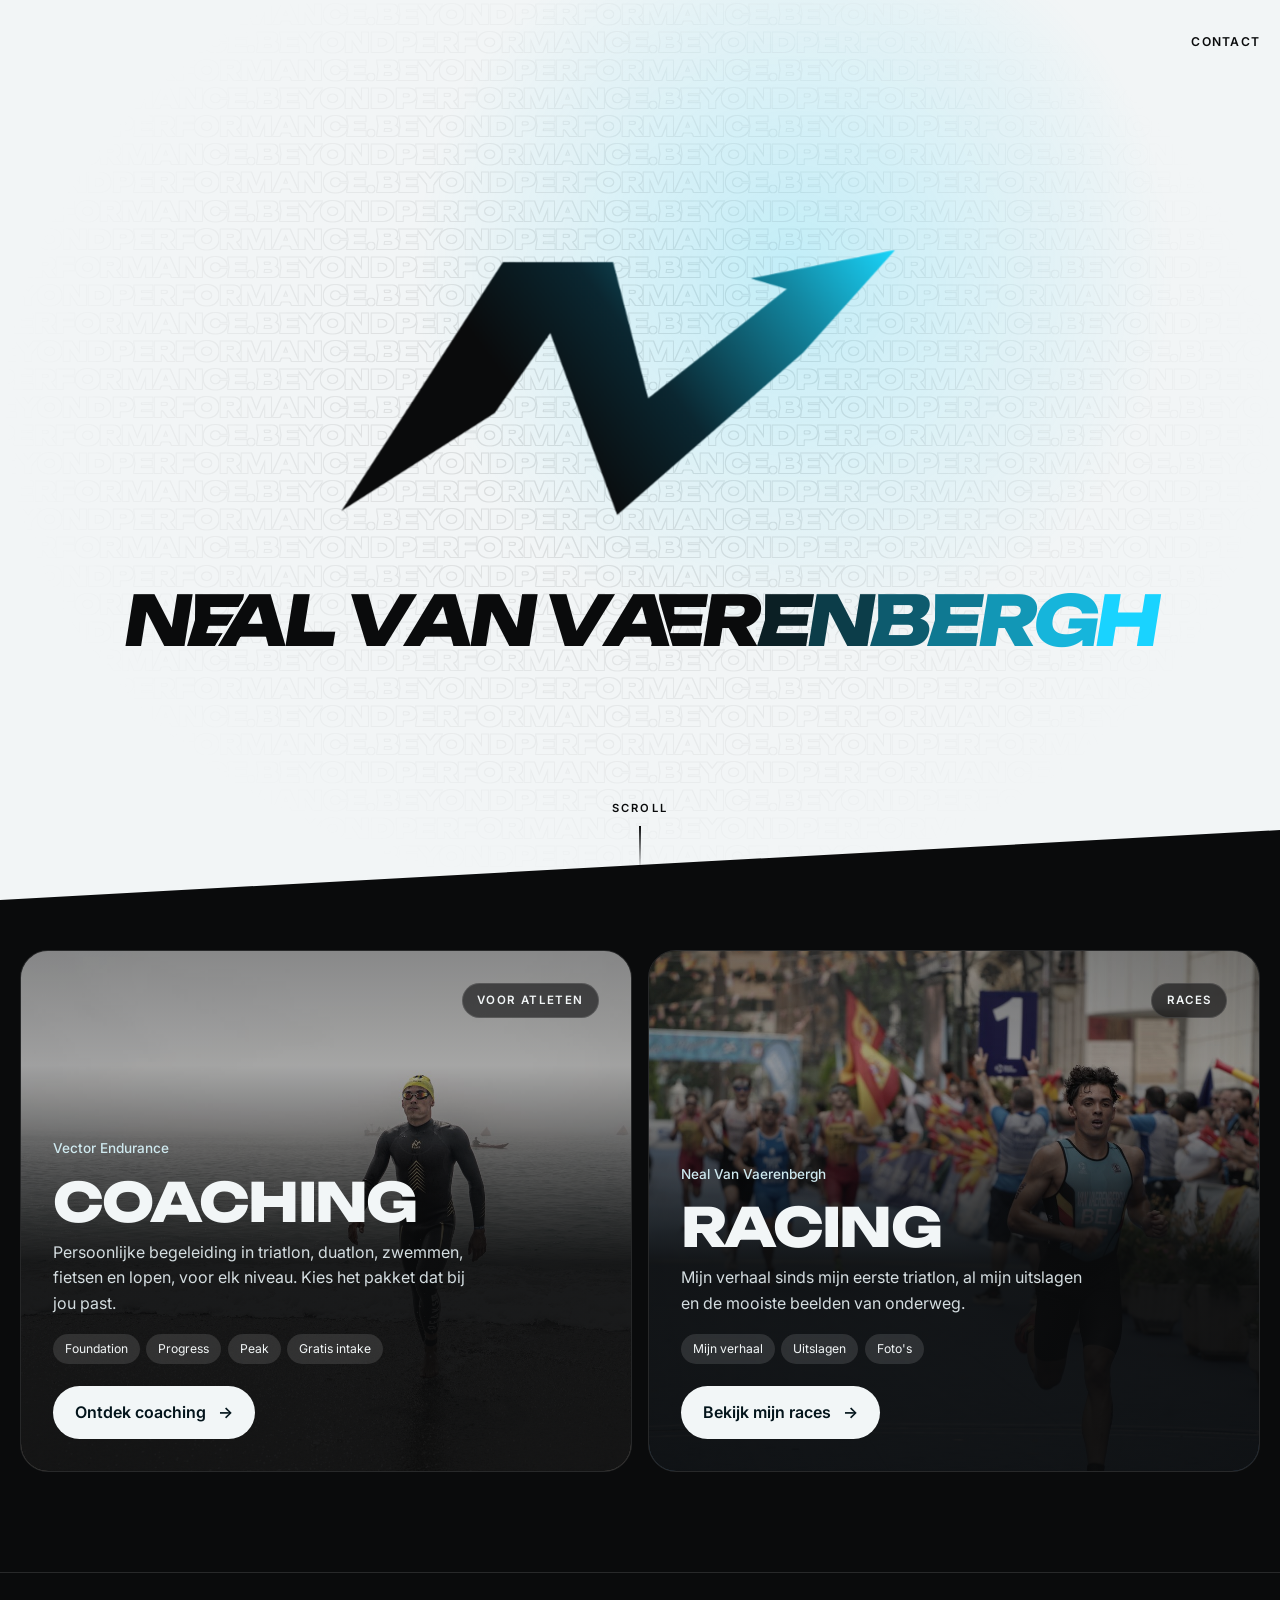
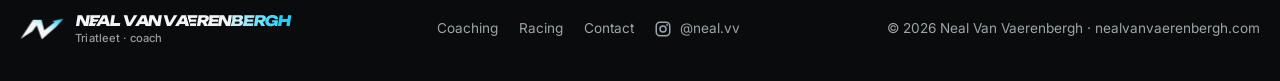
==== index.html @ fee8c4f5 "Website bijgewerkt Co-Authored-By: Claude Opus 5.5 <noreply@anthropic.com>" ====
<!DOCTYPE html>
<html lang="nl">
<head>
<meta charset="UTF-8">
<meta name="viewport" content="width=device-width, initial-scale=1.0">
<title>Neal Van Vaerenbergh — Triatleet &amp; coach</title>
<meta name="description" content="Neal Van Vaerenbergh, triatleet en triatloncoach uit België. Persoonlijke schema's voor zwemmen, fietsen en lopen. Ontdek Vector Endurance of bekijk zijn races.">
<link rel="canonical" href="https://nealvanvaerenbergh.com/">
<link rel="icon" type="image/svg+xml" href="favicon.svg">
<link rel="apple-touch-icon" href="apple-touch-icon.png">
<script>document.documentElement.classList.add('js')</script>
<meta property="og:type" content="website">
<meta property="og:url" content="https://nealvanvaerenbergh.com/">
<meta property="og:site_name" content="Neal Van Vaerenbergh">
<meta property="og:title" content="Neal Van Vaerenbergh — Triatleet &amp; coach">
<meta property="og:description" content="Coaching voor triatleten en mijn eigen races en resultaten.">
<meta property="og:image:width" content="1600">
<meta property="og:image:height" content="1067">
<meta property="og:image:alt" content="Neal Van Vaerenbergh loopt in de Belgische trisuit naar de finish">
<meta property="og:locale" content="nl_BE">
<meta name="twitter:card" content="summary_large_image">
<meta property="og:image" content="https://nealvanvaerenbergh.com/photos/home/racing.jpg">
<meta name="theme-color" content="#0a0b0c">
<link rel="stylesheet" href="logos.css?v=6">
<link rel="preconnect" href="https://fonts.googleapis.com">
<link rel="preconnect" href="https://fonts.gstatic.com" crossorigin>
<link href="https://fonts.googleapis.com/css2?family=Unbounded:wght@700;800&family=Inter:wght@400;500;600&display=swap" rel="stylesheet">
<script type="application/ld+json">
{"@context":"https://schema.org","@graph":[
  {"@type":"Person","@id":"https://nealvanvaerenbergh.com/#neal","name":"Neal Van Vaerenbergh","jobTitle":"Triatleet en triatloncoach","nationality":{"@type":"Country","name":"Belgium"},"url":"https://nealvanvaerenbergh.com/","sameAs":["https://www.instagram.com/neal.vv/","https://www.triathlon.org/athletes/profile/96552/neal-van-vaerenbergh"]},
  {"@type":"WebSite","@id":"https://nealvanvaerenbergh.com/#website","name":"Neal Van Vaerenbergh","url":"https://nealvanvaerenbergh.com/","inLanguage":"nl","publisher":{"@id":"https://nealvanvaerenbergh.com/#neal"}}
]}
</script>
<style>
  :root {
    --bg: #0a0b0c;
    --bg-2: #111416;
    --paper: #f2f5f6;
    --ink: #f2f6f7;
    --muted: #9aa6ab;
    --line: rgba(255,255,255,.12);
    --accent: #19d3ff;
    --teal: #0e6f86;
    --accent-ink: #03141b;
    --display: 'Unbounded', system-ui, sans-serif;
    --body: 'Inter', system-ui, sans-serif;
    --ease: cubic-bezier(.2,.8,.2,1);
  }
  * { box-sizing: border-box; margin: 0; padding: 0; }
  html { scroll-behavior: smooth; }
  body { background: var(--bg); color: var(--ink); font-family: var(--body); line-height: 1.6; -webkit-font-smoothing: antialiased; overflow-x: hidden; }
  a { color: inherit; text-decoration: none; }
  .wrap { width: min(1240px, 100% - 32px); margin-inline: auto; }
  .label { font-size: .72rem; letter-spacing: .14em; text-transform: uppercase; color: var(--muted); font-weight: 600; }

  /* =========== 1. INTRO: het logo tekent zichzelf =========== */
  .intro { position: relative; min-height: 100vh; min-height: 100svh; background: var(--paper); color: #0a0b0c; display: flex; flex-direction: column; overflow: hidden; isolation: isolate; }
  /* Achtergrond: de slogan herhaald in dunne contourletters (zelfde stijl als op de coachingpagina), strak tegen elkaar, vervaagt naar de randen zoals het oude raster */
  .intro .slogan-bg { position: absolute; inset: 0; z-index: -2; overflow: hidden; pointer-events: none; user-select: none; font-family: var(--display); font-weight: 800; font-size: 26px; line-height: 1.08; letter-spacing: -.02em; word-spacing: -.15em; text-transform: uppercase; white-space: nowrap; color: #0a0b0c; filter: url(#outlineF); opacity: .1; mask-image: radial-gradient(ellipse at 50% 45%, #000 20%, transparent 72%); -webkit-mask-image: radial-gradient(ellipse at 50% 45%, #000 20%, transparent 72%); }
  .intro .slogan-bg div { margin-left: -1em; }
  .intro .slogan-bg div:nth-child(even) { margin-left: -5.6em; }
  .intro .glow { position: absolute; z-index: -1; width: 70vmax; height: 70vmax; left: 62%; top: 30%; transform: translate(-50%, -50%); background: radial-gradient(circle, rgba(25,211,255,.22), transparent 60%); opacity: 0; animation: fadeIn .4s .45s forwards; }
  .topbar { display: flex; justify-content: flex-end; align-items: center; gap: 1rem; padding: 22px 0; font-size: .8rem; font-weight: 600; }
  .topbar nav { display: flex; gap: .3rem; min-width: 0; }
  .topbar nav a { display: inline-flex; align-items: center; min-height: 40px; padding: .5rem .95rem; border-radius: 999px; border: 1px solid rgba(10,11,12,.15); transition: background .2s, color .2s; }
  .topbar nav a:hover { background: #0a0b0c; color: var(--paper); }
  .stage { flex: 1; display: grid; place-items: center; text-align: center; padding: 20px 0 40px; }
  /* Intro in twee stappen, samen ±1 seconde: 1) het logo vult zich (0–0,55s) met strepen uit de pijlpunt (0,2–0,85s), 2) de naam komt letter per letter op (0,45–1s) */
  .mark { width: min(620px, 82vw); height: auto; overflow: visible; }
  .mark .fill { transform-box: fill-box; transform-origin: 0 50%; transform: scaleX(0); animation: sweep .55s cubic-bezier(.65,0,.25,1) forwards; }
  .mark .shine { transform: translateX(-400px); animation: shine 4.5s 2s ease-in-out 3; }
  .mark .streak { stroke: url(#streakG); stroke-width: 9; stroke-linecap: round; stroke-dasharray: 160 400; stroke-dashoffset: 160; opacity: 0; animation: streak .55s .25s cubic-bezier(.3,.6,.3,1) forwards; }
  .mark .streak:nth-of-type(2) { animation-delay: .3s; }
  .mark .streak:nth-of-type(3) { animation-delay: .2s; }
  @keyframes sweep { to { transform: scaleX(1); } }
  @keyframes fadeIn { to { opacity: 1; } }
  @keyframes streak { 0% { opacity: 0; stroke-dashoffset: 160; } 15% { opacity: 1; } 75% { opacity: 1; } 100% { opacity: 0; stroke-dashoffset: -240; } }
  @keyframes shine { 0% { transform: translateX(-400px); } 40%, 100% { transform: translateX(900px); } }
  /* Naam als woordmerk: strak gespatieerd, schuin vooruit, en EA (Neal) en AE (Vaerenbergh) grijpen in elkaar.
     Grootte: onder ±440px schaalt ze mee met de breedte (5,8vw, geen ondergrens) zodat de naam op één regel altijd past */
  .name { margin-top: clamp(24px, 4vw, 44px); font-family: var(--display); font-weight: 800; font-size: min(max(1.5rem, 5.4vw), 5.8vw, 4.4rem); line-height: 1; letter-spacing: -.075em; text-transform: uppercase; transform: skewX(-9deg); white-space: nowrap; }
  .name .ch { display: inline-block; position: relative; opacity: 0; transform: translateY(40%); animation: up .2s calc(.45s + var(--i, 0) * .02s) var(--ease) forwards; }
  .name .ch.sp { width: .2em; }
  /* lig-top ligt bovenop en snijdt met een papierkleurige rand in de letter die eronder schuift (lig-under).
     lig-over is de rechtse letter die over de linkse heen schuift en dus links snijdt. */
  .name .lig-top { z-index: 2; text-shadow: .035em 0 var(--paper), .035em -.02em var(--paper), .035em .02em var(--paper), .05em 0 var(--paper); }
  .name .lig-under { z-index: 1; margin-left: -.24em; }
  .name .lig-over { z-index: 2; margin-left: -.24em; text-shadow: -.035em 0 var(--paper), -.035em -.02em var(--paper), -.035em .02em var(--paper), -.05em 0 var(--paper); }
  @keyframes up { to { opacity: 1; transform: none; } }
  /* Hover op logo of naam: een hartslag. De N klopt twee keer (groot, terug, iets kleiner groot, terug),
     de naam ademt op hetzelfde ritme mee door te spreiden en terug te krimpen. De strepen en lichtflits vuren mee op de eerste slag. */
  .name.ready .ch { animation: none; opacity: 1; transform: none; }
  @media (hover: hover) {
    .id { cursor: default; }
    .mark { transform-origin: 50% 55%; }
    .mark.zap { animation: beat .8s ease-in-out; }
    .name.zap { animation: breathe .8s ease-in-out; }
    .mark.zap .streak { animation: streak .5s cubic-bezier(.3,.6,.3,1) forwards; }
    .mark.zap .streak:nth-of-type(2) { animation-delay: .06s; }
    .mark.zap .streak:nth-of-type(3) { animation-delay: .03s; }
    .mark.zap .shine { animation: zapShine .55s cubic-bezier(.4,0,.2,1); }
  }
  @keyframes beat { 0% { transform: scale(1); } 14% { transform: scale(1.09); } 28% { transform: scale(.98); } 44% { transform: scale(1.05); } 62%, 100% { transform: scale(1); } }
  @keyframes breathe { 0% { letter-spacing: -.075em; } 14% { letter-spacing: -.02em; } 28% { letter-spacing: -.085em; } 44% { letter-spacing: -.045em; } 62%, 100% { letter-spacing: -.075em; } }
  @keyframes zapShine { from { transform: translateX(-400px); } to { transform: translateX(900px); } }
  .cue { display: flex; flex-direction: column; align-items: center; gap: 8px; padding-bottom: 30px; font-size: .7rem; font-weight: 600; letter-spacing: .2em; text-transform: uppercase; opacity: 0; animation: fadeIn .35s .8s forwards; }
  .cue i { width: 1.5px; height: 44px; background: linear-gradient(#0a0b0c, transparent); animation: cue 1.8s ease-in-out infinite; transform-origin: top; }
  @keyframes cue { 0% { transform: scaleY(0); } 50% { transform: scaleY(1); } 100% { transform: scaleY(1); opacity: 0; } }

  /* =========== 2. KIES JE PAD: twee kaarten =========== */
  .paths-sec { position: relative; background: var(--bg); padding: clamp(90px, 10vw, 120px) 0 clamp(60px, 8vw, 100px); margin-top: -70px; clip-path: polygon(0 70px, 100% 0, 100% 100%, 0 100%); }
  .paths { display: flex; flex-direction: column; gap: 16px; }
  .path { --mx: 50%; --my: 50%; position: relative; display: flex; flex-direction: column; justify-content: space-between; min-height: 380px; padding: clamp(20px, 3vw, 32px); border-radius: 28px; overflow: hidden; isolation: isolate; border: 1px solid var(--line); transition: flex .7s var(--ease), border-color .4s, transform .4s var(--ease); }
  .path > img { position: absolute; inset: 0; z-index: -3; width: 100%; height: 100%; object-fit: cover; filter: grayscale(.4) contrast(1.1) brightness(.8); transform: scale(1.04); transition: transform 1.2s var(--ease), filter .6s; }
  .path::before { content: ''; position: absolute; inset: 0; z-index: -2; background: linear-gradient(180deg, rgba(10,11,12,.35), rgba(10,11,12,.2) 22%, rgba(10,11,12,.92) 60%); }
  .path::after { content: ''; position: absolute; inset: 0; z-index: -1; background: radial-gradient(500px circle at var(--mx) var(--my), rgba(25,211,255,.28), transparent 60%); opacity: 0; transition: opacity .4s; }
  .path:hover { border-color: rgba(25,211,255,.55); }
  .path:hover > img { transform: scale(1.1); filter: grayscale(0) contrast(1.1) brightness(.85); }
  .path:hover::after { opacity: 1; }
  .path-top { display: flex; justify-content: flex-end; align-items: start; gap: 1rem; }
  .path .who { font-size: .72rem; font-weight: 600; letter-spacing: .12em; text-transform: uppercase; padding: .45rem .9rem; border-radius: 999px; background: rgba(10,11,12,.6); border: 1px solid var(--line); backdrop-filter: blur(10px); -webkit-backdrop-filter: blur(10px); }
  .path h2 { font-family: var(--display); font-weight: 800; font-size: min(clamp(2.2rem, 5vw, 4rem), 10.5vw); line-height: .92; text-transform: uppercase; letter-spacing: -.035em; }
  .path p { max-width: 420px; color: #d4dde0; margin: .8rem 0 1.1rem; }
  .path ul { list-style: none; display: flex; flex-wrap: wrap; gap: .4rem; margin-bottom: 1.4rem; }
  .path li { font-size: .76rem; padding: .32rem .75rem; border-radius: 999px; background: rgba(255,255,255,.12); backdrop-filter: blur(8px); -webkit-backdrop-filter: blur(8px); }
  .go { display: inline-flex; align-items: center; gap: .7rem; padding: .85rem 1.4rem; border-radius: 999px; background: var(--ink); color: var(--accent-ink); font-weight: 600; transition: background .3s, gap .3s; }
  .go i { font-style: normal; display: inline-block; transition: transform .3s; }
  .path:hover .go { background: var(--accent); gap: 1rem; }
  .path:hover .go i { transform: translateX(3px) rotate(-30deg); }
  @media (min-width: 900px) {
    .path h2 { font-size: min(clamp(2.2rem, 4.2vw, 4rem), 10.5vw); }
    .paths { flex-direction: row; height: 58vh; min-height: 420px; max-height: 560px; }
    .path { flex: 1; min-height: 0; }
    .paths:hover .path { flex: .8; }
    .paths .path:hover { flex: 1.25; }
  }

  footer { border-top: 1px solid var(--line); padding: 34px 0 30px; color: var(--muted); font-size: .85rem; }
  .foot { display: flex; flex-wrap: wrap; justify-content: space-between; align-items: center; gap: 1.4rem; }
  .foot nav { display: flex; flex-wrap: wrap; gap: 1.3rem; }
  .foot nav a { display: inline-flex; align-items: center; min-height: 40px; }
  .foot nav a:hover { color: var(--accent); }
  .foot .brand { min-height: 40px; min-width: 0; max-width: 100%; }
  /* Heel smal: de naam in de footer mag naar twee regels */
  @media (max-width: 340px) { .foot .lw { white-space: normal; } .foot nav { gap: .2rem 1rem; } }

  /* Toetsenbordfocus: cyaan op donker, teal op het lichte intro */
  :focus-visible { outline: 2px solid var(--accent); outline-offset: 3px; }
  .intro :focus-visible { outline-color: var(--teal); }

  /* Alleen verbergen als JS draait, anders blijft alles zichtbaar */
  .js .reveal { opacity: 0; transform: translateY(36px); transition: opacity .9s var(--ease), transform .9s var(--ease); }
  .js .reveal.in { opacity: 1; transform: none; }
  @media (prefers-reduced-motion: reduce) {
    *, *::before, *::after { animation-duration: .01s !important; animation-delay: 0s !important; transition: none !important; }
    .mark .shine, .cue i { animation: none !important; }
    html { scroll-behavior: auto; }
    .js .reveal { opacity: 1; transform: none; }
  }
</style>
<link rel="stylesheet" href="eigen.css?v=14">
</head>
<body>

<!-- ===== 1. INTRO ===== -->
<header class="intro" id="top">
  <!-- Contour zonder lijntjes binnenin: volle letters iets dikker maken en dan de originele letter eruit knippen, zo blijft enkel de buitenrand over -->
  <svg width="0" height="0" style="position:absolute" aria-hidden="true" focusable="false">
    <filter id="outlineF"><feMorphology in="SourceGraphic" operator="dilate" radius="0.8" result="thick"/><feComposite in="thick" in2="SourceGraphic" operator="out"/></filter>
  </svg>
  <div class="slogan-bg" id="sloganBg" aria-hidden="true"></div>
  <div class="glow" aria-hidden="true"></div>
  <div class="wrap topbar">
    <nav aria-label="Hoofdmenu"><a href="contact.html">Contact</a></nav>
  </div>

  <div class="stage">
    <div class="id" id="id">
      <svg class="mark" viewBox="160 300 760 400" role="img" aria-label="Logo van Neal Van Vaerenbergh">
        <defs>

          <linearGradient id="nG" gradientUnits="userSpaceOnUse" x1="470" y1="640" x2="860" y2="350">
            <stop offset="0" stop-color="#0a0b0c"/><stop offset=".32" stop-color="#0b2731"/><stop offset=".72" stop-color="#1389a3"/><stop offset="1" stop-color="#1bd9ff"/>
          </linearGradient>
          <linearGradient id="shineG" x1="0" x2="1">
            <stop offset="0" stop-color="#fff" stop-opacity="0"/><stop offset=".5" stop-color="#fff" stop-opacity=".45"/><stop offset="1" stop-color="#fff" stop-opacity="0"/>
          </linearGradient>
          <linearGradient id="streakG" gradientUnits="userSpaceOnUse" x1="760" y1="380" x2="920" y2="320">
            <stop offset="0" stop-color="#1bd9ff" stop-opacity="0"/><stop offset="1" stop-color="#1bd9ff"/>
          </linearGradient>
          <clipPath id="nClip"><polygon points="174,670 372,365 507,365 550,532 720,398 676,385 853,350 740,476 512,675 430,452 362,550"/></clipPath>
        </defs>
        <g>
          <g clip-path="url(#nClip)">
            <rect class="fill" x="160" y="340" width="710" height="350" fill="url(#nG)"/>
            <g transform="skewX(-20)"><rect class="shine" x="160" y="300" width="140" height="420" fill="url(#shineG)"/></g>
          </g>
        </g>
        <path class="streak" d="M770 400 L915 335"/>
        <path class="streak" d="M800 430 L920 375"/>
        <path class="streak" d="M745 372 L880 312"/>
      </svg>
      <h1 class="name" id="name" aria-label="Neal Van Vaerenbergh"><span class="first">Neal Van</span> <span class="last">Vaerenbergh</span></h1>
    </div>
  </div>

  <a href="#paden" class="cue" aria-label="Naar de keuze tussen coaching en racing">Scroll<i></i></a>
</header>

<!-- ===== 2. KIES JE PAD ===== -->
<main>
  <section class="paths-sec" id="paden" aria-label="Coaching of racing">
    <div class="wrap">
      <div class="paths reveal">
        <a class="path" href="coaching.html">
          <img src="photos/home/coaching.jpg" alt="Neal Van Vaerenbergh komt in wetsuit uit de zee na het zwemmen" width="1600" height="1067" loading="lazy" decoding="async">
          <div class="path-top"><span class="who">Voor atleten</span></div>
          <div>
            <p class="label" style="color:#cfe9ef">Vector Endurance</p>
            <h2>Coaching</h2>
            <p>Persoonlijke begeleiding in triatlon, duatlon, zwemmen, fietsen en lopen, voor elk niveau. Kies het pakket dat bij jou past.</p>
            <ul><li>Foundation</li><li>Progress</li><li>Peak</li><li>Gratis intake</li></ul>
            <span class="go">Ontdek coaching <i>→</i></span>
          </div>
        </a>
        <a class="path" href="racing.html">
          <img src="photos/home/racing.jpg" alt="Neal Van Vaerenbergh loopt in Belgische trisuit naar de finish" width="1600" height="1067" loading="lazy" decoding="async">
          <div class="path-top"><span class="who">Races</span></div>
          <div>
            <p class="label" style="color:#cfe9ef">Neal Van Vaerenbergh</p>
            <h2>Racing</h2>
            <p>Mijn verhaal sinds mijn eerste triatlon, al mijn uitslagen en de mooiste beelden van onderweg.</p>
            <ul><li>Mijn verhaal</li><li>Uitslagen</li><li>Foto's</li></ul>
            <span class="go">Bekijk mijn races <i>→</i></span>
          </div>
        </a>
      </div>
    </div>
  </section>
</main>

<footer>
  <div class="wrap foot">
    <a href="#top" class="brand" data-logo data-word="name" aria-label="Neal Van Vaerenbergh, naar boven"><span class="lw lw-arrow">Neal Van Vaerenbergh<small>Triatleet · coach</small></span></a>
    <nav aria-label="Footer"><a href="coaching.html">Coaching</a><a href="racing.html">Racing</a><a href="contact.html">Contact</a><a href="https://www.instagram.com/neal.vv/" target="_blank" rel="noopener" class="ig"><svg width="18" height="18" viewBox="0 0 24 24" fill="none" stroke="currentColor" stroke-width="2" aria-hidden="true"><rect x="3" y="3" width="18" height="18" rx="5"/><circle cx="12" cy="12" r="4"/><circle cx="17.5" cy="6.5" r="1.2" fill="currentColor" stroke="none"/></svg>@neal.vv</a></nav>
    <span>© <span id="year"></span> Neal Van Vaerenbergh · nealvanvaerenbergh.com</span>
  </div>
</footer>

<script src="logos.js?v=7"></script>
<script>
  // Eerst de reveal: ook als logos.js niet laadt, blijven de kaarten zichtbaar
  if ('IntersectionObserver' in window) {
    const io = new IntersectionObserver(es => es.forEach(e => { if (e.isIntersecting) { e.target.classList.add('in'); io.unobserve(e.target); } }), { threshold: .12 });
    document.querySelectorAll('.reveal').forEach(el => io.observe(el));
  } else document.querySelectorAll('.reveal').forEach(el => el.classList.add('in'));
  if (typeof applyLogo === 'function') applyLogo('arrow');
  document.getElementById('year').textContent = new Date().getFullYear();

  // Naam opsplitsen in letters (voor de AE-ligaturen); ze komen samen op, direct na het logo. De achternaam kleurt van zwart naar cyaan, zoals het logo.
  const nameEl = document.getElementById('name');
  const stops = [[10, 11, 12], [10, 11, 12], [14, 111, 134], [25, 211, 255]];
  const colorAt = t => { const s = t * (stops.length - 1), i = Math.min(Math.floor(s), stops.length - 2), f = s - i; return 'rgb(' + stops[i].map((v, k) => Math.round(v + (stops[i + 1][k] - v) * f)).join(',') + ')'; };
  let n = 0; // doorlopende letterteller: elke letter start 0,02s na de vorige
  nameEl.querySelectorAll('.first, .last').forEach(part => {
    const chars = [...part.textContent], grad = part.classList.contains('last');
    // Letter 1 en 2 haken in elkaar: de A ligt telkens bovenop, in NEAL schuift ze over de E, in VAERENBERGH de E eronder
    const lig = i => grad ? (i === 1 ? ' lig-top' : i === 2 ? ' lig-under' : '') : (i === 2 ? ' lig-over' : '');
    part.innerHTML = chars.map((c, i) => `<span class="ch${c === ' ' ? ' sp' : ''}${lig(i)}" aria-hidden="true" style="--i:${n++}${grad ? `;color:${colorAt(i / (chars.length - 1))}` : ''}">${c === ' ' ? '&nbsp;' : c}</span>`).join('');
  });

  // Achtergrond: genoeg regels "Beyond Performance." om elk scherm te vullen (overschot valt weg door overflow: hidden)
  const sloganLine = '<div>' + 'Beyond Performance. '.repeat(16) + '</div>';
  document.getElementById('sloganBg').innerHTML = sloganLine.repeat(60);

  // Hover op logo of naam: pas na de intro, en niet opnieuw zolang het effect nog loopt
  const idEl = document.getElementById('id'), markEl = idEl.querySelector('.mark');
  let zapBusy = true;
  setTimeout(() => { nameEl.classList.add('ready'); zapBusy = false; }, 1100);
  if (!matchMedia('(prefers-reduced-motion: reduce)').matches) idEl.addEventListener('pointerenter', () => {
    if (zapBusy) return;
    zapBusy = true;
    [markEl, nameEl].forEach(el => { el.classList.remove('zap'); void el.getBoundingClientRect(); el.classList.add('zap'); /* meten forceert een herstart; offsetWidth bestaat niet op het SVG-logo */ });
    // 'zap' blijft staan (anders starten de intro-strepen opnieuw); bij de volgende hover wordt het effect herstart
    setTimeout(() => { zapBusy = false; }, 850);
  });

  // Kaarten: lichtvlek volgt de muis
  document.querySelectorAll('.path').forEach(card => card.addEventListener('pointermove', e => {
    const r = card.getBoundingClientRect();
    card.style.setProperty('--mx', (e.clientX - r.left) + 'px');
    card.style.setProperty('--my', (e.clientY - r.top) + 'px');
  }));

</script>
</body>
</html>
---- logos.css ----
/* Vector Endurance — logo-varianten.
   Kleuren via variabelen, zodat elk logo werkt op zwart, cyaan en wit:
   --logo-fg (lijnen/tekst), --logo-accent (cyaan accent), --logo-ink (tekst óp het accent), --logo-bg (achtergrond) */
:root { --logo-fg: #f2f6f7; --logo-accent: #19d3ff; --logo-ink: #03141b; --logo-bg: #0a0b0c; }
.brand { display: inline-flex; align-items: center; gap: .7rem; color: var(--logo-fg); }
.logo-mark { flex: none; width: 44px; height: 44px; display: grid; place-items: center; }
.logo-mark svg { width: 100%; height: 100%; overflow: visible; }
.logo-mark.wide { width: 62px; height: 34px; }
/* Instagram-link met icoon (footer en contact) */
.ig { display: inline-flex; align-items: center; gap: .45rem; }
.ig svg { flex: none; }

/* 00 N-pijl (het eigen logo) */
.lw-arrow { font-family: 'Unbounded', system-ui, sans-serif; font-weight: 700; letter-spacing: -.01em; }
.lw-arrow small { font-family: 'Inter', system-ui, sans-serif; }
.brand.draw .lg-arrow polygon { animation: lg-rise .7s .1s cubic-bezier(.3,1.5,.5,1) both; transform-box: fill-box; transform-origin: 0 100%; }
@keyframes lg-rise { from { transform: translate(-6px, 6px) scale(.85); opacity: 0; } }
/* Naam als woordmerk (header/footer): zelfde ontwerp als de grote naam op de homepagina.
   lig-top/lig-over snijden met een rand in de achtergrondkleur (--logo-bg) in de letter ernaast */
.lw-name .nm { display: block; font-weight: 800; text-transform: uppercase; letter-spacing: -.075em; line-height: 1.05; transform: skewX(-9deg); transform-origin: 0 100%; }
.lw-name .ch { display: inline-block; position: relative; }
.lw-name .ch.sp { width: .2em; }
.lw-name .lig-top { z-index: 2; text-shadow: .035em 0 var(--logo-bg), .035em -.02em var(--logo-bg), .035em .02em var(--logo-bg), .05em 0 var(--logo-bg); }
.lw-name .lig-under { z-index: 1; margin-left: -.24em; }
.lw-name .lig-over { z-index: 2; margin-left: -.24em; text-shadow: -.035em 0 var(--logo-bg), -.035em -.02em var(--logo-bg), -.035em .02em var(--logo-bg), -.05em 0 var(--logo-bg); }
.lw-name .lig-nudge { z-index: 2; margin-left: -.06em; text-shadow: -.025em 0 var(--logo-bg), -.025em -.015em var(--logo-bg), -.025em .015em var(--logo-bg); }
.lw-name small { margin-top: 3px; }
.lw { line-height: 1.12; font-size: .9rem; font-weight: 600; color: var(--logo-fg); white-space: nowrap; }
.lw small { display: block; font-weight: 500; font-size: .7rem; opacity: .62; letter-spacing: .01em; }

/* Contexten om de logo's op te tonen */
.on-accent { --logo-fg: #03141b; --logo-accent: #03141b; --logo-ink: #19d3ff; --logo-bg: #19d3ff; }
.on-white { --logo-fg: #0a0b0c; --logo-accent: #0e6f86; --logo-ink: #ffffff; --logo-bg: #ffffff; }

/* 01 Route */
.lw-route { font-family: 'Unbounded', system-ui, sans-serif; font-weight: 700; letter-spacing: -.01em; }
.lw-route small { font-family: 'Inter', system-ui, sans-serif; }
.brand.draw .lg-route path { stroke-dasharray: 1; stroke-dashoffset: 1; animation: lg-draw 1.6s .2s cubic-bezier(.6,0,.2,1) forwards; }
.brand.draw .lg-route .fin { transform-origin: 44px 10px; animation: lg-pop .5s 1.6s cubic-bezier(.3,1.8,.5,1) both; }
@keyframes lg-draw { to { stroke-dashoffset: 0; } }
@keyframes lg-pop { from { transform: scale(0); } }

/* 02 Slash */
.lw-slash { font-family: 'Unbounded', system-ui, sans-serif; font-weight: 800; font-size: .98rem; letter-spacing: -.01em; }
.lw-slash b { color: var(--logo-accent); margin: 0 .08em; }

/* 03 Tri */
.lw-tri { font-family: 'Unbounded', system-ui, sans-serif; font-weight: 800; font-size: 1.15rem; letter-spacing: -.02em; }
.lw-tri small { font-family: 'Inter', system-ui, sans-serif; font-size: .62rem; font-weight: 600; letter-spacing: .22em; opacity: .7; }

/* 04 Zone */
.lw-zone { font-family: 'Unbounded', system-ui, sans-serif; font-weight: 700; }
.lw-zone small { font-family: 'Inter', system-ui, sans-serif; }

/* 05 Bib */
.lw-bib { font-family: 'Unbounded', system-ui, sans-serif; font-weight: 700; font-size: .76rem; letter-spacing: .02em; }
.lw-bib small { font-family: 'Inter', system-ui, sans-serif; font-size: .64rem; letter-spacing: .14em; }

/* 06 Speed */
.lw-speed { position: relative; font-family: 'Unbounded', system-ui, sans-serif; font-weight: 800; font-style: italic; font-size: 1.05rem; letter-spacing: -.02em; transform: skewX(-8deg); padding-left: 22px; }
.lw-speed::before { content: ''; position: absolute; left: 0; top: 50%; width: 16px; height: 11px; transform: translateY(-50%); background: linear-gradient(var(--logo-accent), var(--logo-accent)) 4px 0 / 12px 2px no-repeat, linear-gradient(var(--logo-accent), var(--logo-accent)) 0 50% / 16px 2px no-repeat, linear-gradient(var(--logo-accent), var(--logo-accent)) 7px 100% / 9px 2px no-repeat; }
.lw-speed em { font-style: italic; color: var(--logo-accent); font-weight: 500; }

/* 07 Signature */
.lw-sig { font-family: 'Inter', system-ui, sans-serif; font-weight: 700; font-size: 1.35rem; letter-spacing: -.05em; line-height: 1; }
.lw-sig b { color: var(--logo-accent); }
.lw-sig small { font-size: .66rem; letter-spacing: .02em; font-weight: 500; margin-top: 2px; }
---- eigen.css ----
﻿/* Eigen stijl (nov 2026): minder sjabloon, meer sport.
   Laadt na de stijl van elke pagina en overschrijft die: vlakke kaarten, hoekige knoppen,
   een menu van gewone tekstlinks, rustige labels, splittijden en de hoogteprofielen tussen secties. */

:root { --radius: 6px; }

/* Labels: gewone kleine tekst in plaats van gespatieerde hoofdletters */
.label { text-transform: none; letter-spacing: 0; font-size: .85rem; font-weight: 500; }

/* Menu bovenaan: tekstlinks, geen bubbels. Onderlijn in de accentkleur bij hover */
.nav-links { gap: 1.7rem !important; align-items: center; }
.nav-links a { background: none !important; border: 0 !important; border-radius: 0 !important; padding: 0 !important; min-height: 40px; font-size: .78rem !important; font-weight: 600; letter-spacing: .1em; text-transform: uppercase; color: #c7d0d3; transition: color .2s; }
.nav-links a:hover, .nav-links a:focus-visible { color: var(--accent); }
@media (max-width: 480px) { .nav-links { gap: 1.1rem !important; } }

/* Knoppen: hoekig en strak, geen sprongetje */
.pill { border-radius: 3px !important; padding: .9rem 1.35rem; font-size: .76rem; font-weight: 700; letter-spacing: .1em; text-transform: uppercase; }
.pill:hover { transform: none !important; }
.pill-accent:hover { background: #fff; color: var(--accent-ink); }
.pill-ghost { background: transparent !important; border: 1px solid rgba(255,255,255,.28) !important; }
.pill-ghost:hover { border-color: var(--ink) !important; }

/* Kaarten: vlak en strak in plaats van matglas met grote ronde hoeken */
.glass { backdrop-filter: none !important; -webkit-backdrop-filter: none !important; background: #111416; }
.glass, .card, .coach, .ask, .steps, .quote, .program, .to-coach, .to-race, .coach-ph, .portret, .galerij figure, .t-track > .quote img { border-radius: 6px !important; }

/* Verschijnen bij scrollen: enkel een zachte fade, niet meer omhoog schuiven */
.js .reveal { transform: none !important; }

/* ---------- Splittijden (uitslagen) ---------- */
.splits { display: flex; flex-wrap: wrap; gap: .1rem 1.1rem; margin-top: .4rem; font-family: ui-monospace, 'SF Mono', Menlo, Consolas, monospace; font-size: .74rem; color: #aab4b8; font-variant-numeric: tabular-nums; }
.splits i { font-style: normal; font-size: .62rem; letter-spacing: .1em; text-transform: uppercase; color: #5f6b70; margin-right: .35rem; }
.rs span { font-family: ui-monospace, 'SF Mono', Menlo, Consolas, monospace; font-variant-numeric: tabular-nums; }

/* ---------- Hoogteprofiel tussen secties, met de N als top ---------- */
.route-divider { position: relative; width: min(1240px, 100% - 32px); height: 76px; margin: 6px auto 30px; pointer-events: none; }
.route-divider .rd-line { position: absolute; inset: 0; width: 100%; height: 100%; overflow: visible; }
.route-divider .rd-fill { fill: rgba(25,211,255,.045); }
.route-divider .rd-stroke { fill: none; stroke: rgba(255,255,255,.26); stroke-width: 1.3; vector-effect: non-scaling-stroke; stroke-linejoin: round; }
.route-divider .rd-base { stroke: rgba(255,255,255,.08); stroke-width: 1; vector-effect: non-scaling-stroke; }
.route-divider .rd-mark { position: absolute; width: 30px; height: 15px; transform: translate(-50%, -125%); }
.route-divider .rd-mark polygon { fill: var(--accent); }
.route-divider .rd-km { position: absolute; bottom: -20px; font: 600 .6rem/1 ui-monospace, 'SF Mono', Menlo, Consolas, monospace; letter-spacing: .12em; text-transform: uppercase; color: #5f6b70; }
.route-divider .rd-a { left: 0; }
.route-divider .rd-b { right: 0; }

/* Homepage (lichte achtergrond): Contact als tekstlink in plaats van een bubbel */
.topbar nav a { border: 0 !important; border-radius: 0 !important; padding: 0 !important; background: none !important; color: #0a0b0c !important; text-transform: uppercase; letter-spacing: .1em; font-size: .76rem; transition: color .2s; }
.topbar nav a:hover, .topbar nav a:focus-visible { color: #0e8fae !important; }

/* Formulieren: velden even strak als de knoppen */
input, textarea, select { border-radius: 4px !important; }

/* ---------- Route-scheidingslijn: een point-to-point spoor zoals een GPX, met de N als checkpoint ---------- */
.route-map { position: relative; width: min(1240px, 100% - 32px); height: 64px; margin: 6px auto 34px; pointer-events: none; }
.route-map .rm-line { position: absolute; inset: 0; width: 100%; height: 100%; overflow: visible; }
.route-map .rm-road { fill: none; stroke: rgba(255,255,255,.07); stroke-width: 7; stroke-linecap: round; vector-effect: non-scaling-stroke; }
.route-map .rm-track { fill: none; stroke: rgba(25,211,255,.75); stroke-width: 1.6; stroke-linecap: round; vector-effect: non-scaling-stroke; }
.route-map .rm-pin { position: absolute; width: 11px; height: 11px; border-radius: 50%; transform: translate(-50%, -50%); }
.route-map .rm-start { background: var(--bg, #0a0b0c); border: 2px solid rgba(255,255,255,.7); }
.route-map .rm-finish { background: repeating-conic-gradient(#f2f6f7 0 25%, #0a0b0c 0 50%) 0 0 / 5.5px 5.5px; border: 1px solid #f2f6f7; border-radius: 2px; width: 12px; height: 12px; }
.route-map .rm-cp { position: absolute; width: 22px; height: 22px; padding: 6px !important; transform: translate(-50%, -50%); background: var(--bg, #0a0b0c); border: 1px solid rgba(25,211,255,.6); border-radius: 50%; box-sizing: content-box; }
.route-map .rm-cp polygon { fill: var(--accent); }
.route-map .rm-lbl { position: absolute; bottom: -20px; font: 600 .6rem/1 ui-monospace, 'SF Mono', Menlo, Consolas, monospace; letter-spacing: .12em; text-transform: uppercase; color: #5f6b70; }
.route-map .rm-a { left: 0; }
.route-map .rm-b { right: 0; }

/* ---------- Mijn verhaal als tijdlijn ---------- */
.story-nav a { display: grid; grid-template-columns: 3.4em 1fr; gap: .6rem; align-items: baseline; }
.story-nav a b { font-family: ui-monospace, 'SF Mono', Menlo, Consolas, monospace; font-size: .74rem; font-weight: 600; color: var(--accent); letter-spacing: .04em; }
.story-body { position: relative; padding-left: 34px; }
.story-body::before { content: ''; position: absolute; left: 5px; top: .5rem; bottom: 1rem; width: 1px; background: linear-gradient(var(--accent), rgba(25,211,255,.15) 40%, rgba(255,255,255,.12)); }
.chapter { position: relative; }
.chapter::before { content: ''; position: absolute; left: -34px; top: .35rem; width: 11px; height: 11px; border-radius: 50%; background: var(--bg); border: 2px solid var(--accent); box-sizing: border-box; }
.tl-yr { font-family: ui-monospace, 'SF Mono', Menlo, Consolas, monospace; font-size: .8rem; font-weight: 600; letter-spacing: .08em; color: var(--accent); margin-bottom: .35rem; }
.tl-stops { list-style: none; margin: 0 0 1.3rem; padding: .2rem 0 .2rem 0; border-top: 1px solid rgba(255,255,255,.1); border-bottom: 1px solid rgba(255,255,255,.1); }
.tl-stops li { display: grid; grid-template-columns: 4.6em 1fr; gap: .8rem; padding: .5rem 0; font-size: .88rem; color: #dfe6e8; line-height: 1.45; }
.tl-stops li + li { border-top: 1px dashed rgba(255,255,255,.08); }
.tl-stops b { font-family: ui-monospace, 'SF Mono', Menlo, Consolas, monospace; font-size: .76rem; font-weight: 600; color: #8f9ba0; padding-top: .1rem; }

/* Galerijknop en "Lees meer": zelfde strakke stijl als de andere knoppen */
.more-photos { border-radius: 3px !important; text-transform: uppercase; letter-spacing: .1em; font-size: .74rem !important; font-weight: 700; }

/* Routes: kilometerpunten langs het spoor en een finishvlagje */
.route-map .rm-track { stroke-linejoin: round; }
.route-map .rm-road { stroke-linejoin: round; }
.route-map .rm-tick { position: absolute; width: 5px; height: 5px; border-radius: 50%; background: #f2f6f7; transform: translate(-50%, -50%); }
.route-map .rm-tick em { position: absolute; left: 50%; top: 9px; transform: translateX(-50%); font: 600 .56rem/1 ui-monospace, 'SF Mono', Menlo, Consolas, monospace; font-style: normal; color: #7d898e; letter-spacing: .04em; }
.route-map .rm-flag { position: absolute; width: 16px; height: 20px; transform: translate(-2px, -100%); }
.route-map .rm-flag svg { display: block; width: 100%; height: 100%; }

/* Wat meer lucht onder de scheidingslijnen (de km-labels hangen eronder) */
.route-divider, .route-map { margin-bottom: 52px; }

/* Bovenste balk: verdwijnt bij naar beneden scrollen, komt terug bij naar boven scrollen */
header { transition: transform .35s cubic-bezier(.2,.8,.2,1), background .3s !important; will-change: transform; }
header.nav-hide { transform: translateY(-100%); }
@media (prefers-reduced-motion: reduce) { header { transition: none !important; } }

/* Coaching: korte, concrete zin onder Beyond Performance */
.hero-lead { max-width: 560px; margin: 1.2rem 0 .2rem; font-size: clamp(1rem, 1.6vw, 1.15rem); line-height: 1.5; color: #dfe6e8; }
/* Ankers uit het menu niet onder de balk laten verdwijnen */
#pakketten, #vragen, #coach, #werkwijze, #filosofie { scroll-margin-top: 100px; }

/* Prijsknoppen bij de pakketten: hoekig zoals de rest */
.price { border-radius: 4px !important; }

/* Gemeenschappelijke info onder de pakketten */
.levels-note { margin: 14px 0 0; padding: 14px 18px; border-left: 2px solid var(--accent); background: rgba(25,211,255,.05); color: #c7d0d3; font-size: .9rem; }

/* Menu: de kleur vloeit bij hover van links naar rechts door het woord (tekst gevuld met een verloop dat opschuift) */
.nav-links a {
  display: inline-flex !important; align-items: center;
  background-color: transparent !important;
  background-image: linear-gradient(90deg, var(--accent) 0 50%, #c7d0d3 50% 100%) !important;
  background-size: 200% 100% !important; background-position: 100% 0 !important; background-repeat: no-repeat !important;
  -webkit-background-clip: text !important; background-clip: text !important;
  color: transparent !important; -webkit-text-fill-color: transparent;
  transition: background-position .45s cubic-bezier(.4,0,.2,1) !important;
}
.nav-links a:hover, .nav-links a:focus-visible { background-position: 0 0 !important; }
.topbar nav a {
  background-image: linear-gradient(90deg, #0e8fae 0 50%, #0a0b0c 50% 100%) !important;
  background-size: 200% 100% !important; background-position: 100% 0 !important; background-repeat: no-repeat !important;
  -webkit-background-clip: text !important; background-clip: text !important;
  color: transparent !important; -webkit-text-fill-color: transparent;
  transition: background-position .45s cubic-bezier(.4,0,.2,1) !important;
}
.topbar nav a:hover, .topbar nav a:focus-visible { background-position: 0 0 !important; }

/* Knop "Gratis intake" in de balk: in verhouding met de menulinks */
.nav-cta { padding: .6rem 1rem !important; font-size: .7rem !important; min-height: 0 !important; line-height: 1.2; align-self: center; }

.levels-note p + p { margin-top: .45rem; }
.levels-note b { color: var(--ink); font-weight: 600; }

/* Zwemroute (open water, in meters): zachter spoor met een brede waterband eronder */
.route-map.rm-swim .rm-road { stroke: rgba(25,211,255,.09); stroke-width: 16; }
.route-map.rm-swim .rm-track { stroke: rgba(150,230,255,.9); stroke-width: 1.4; stroke-dasharray: 5 3; }
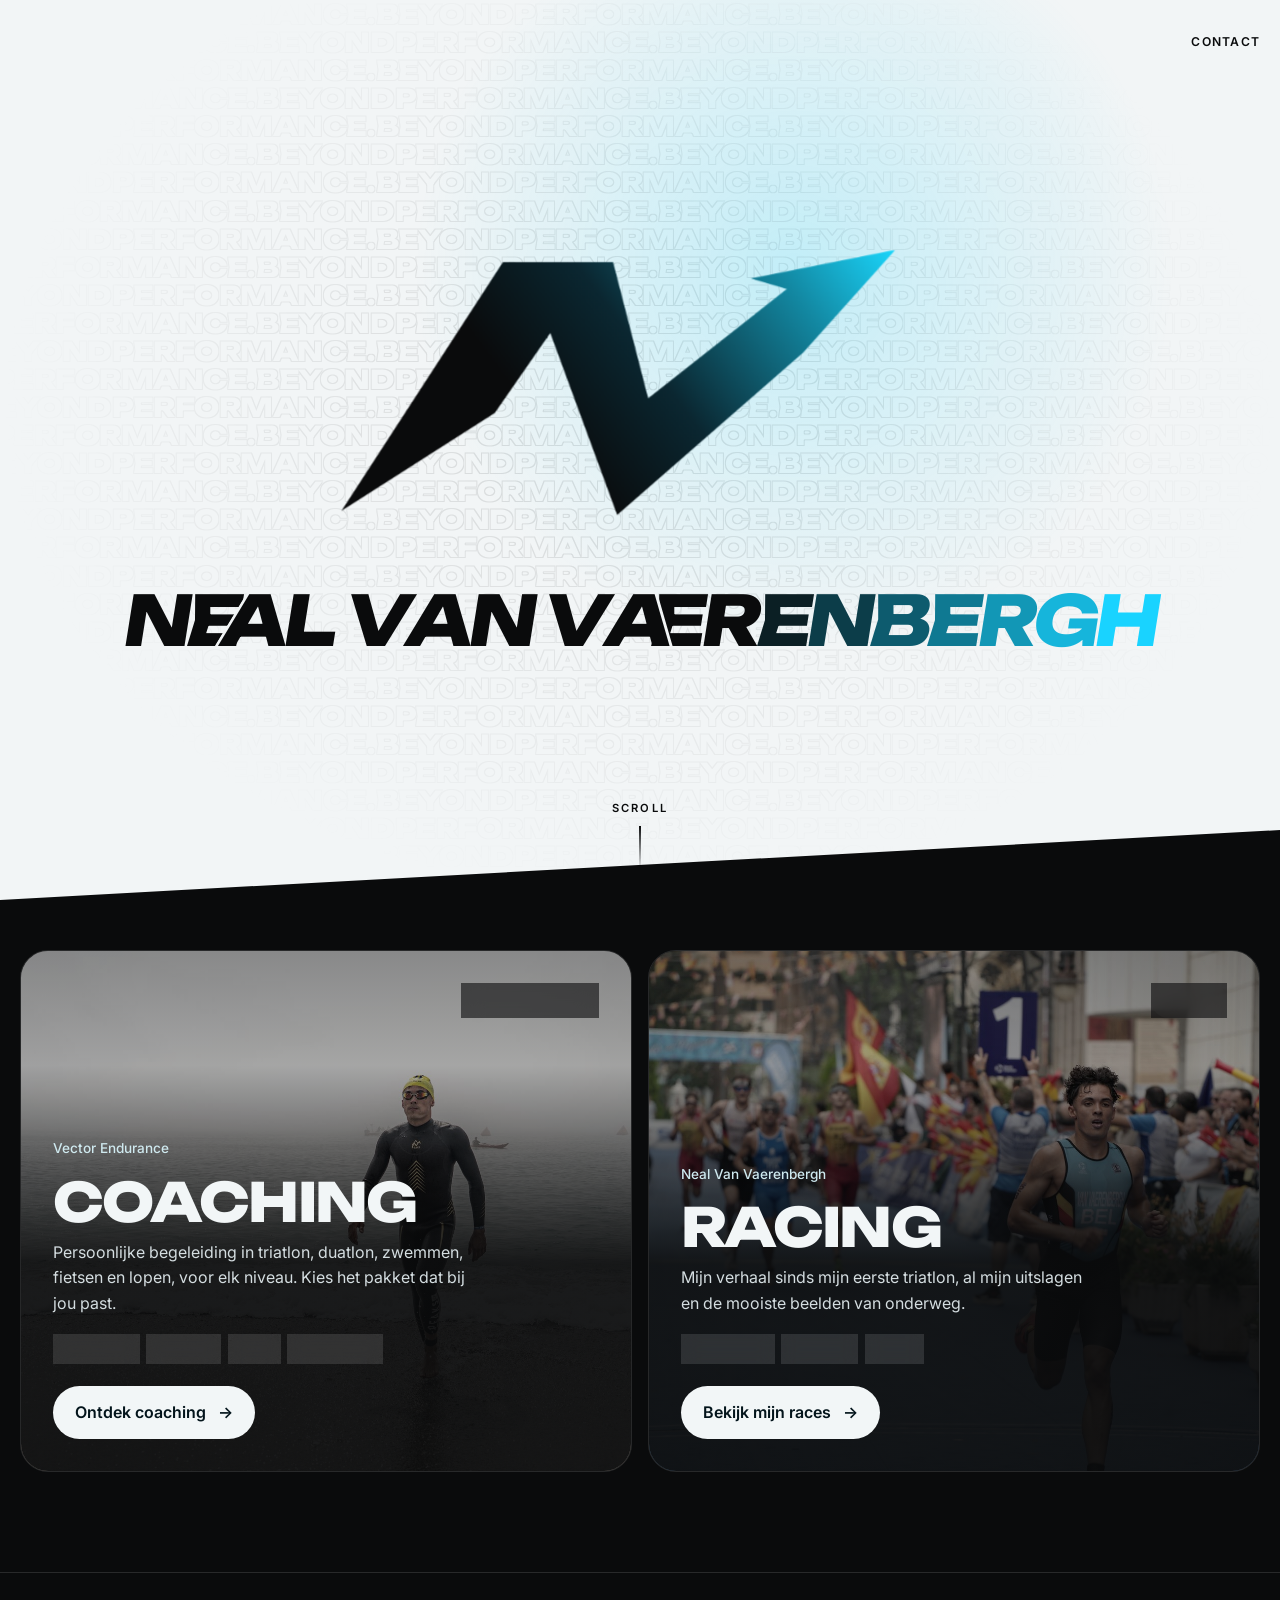
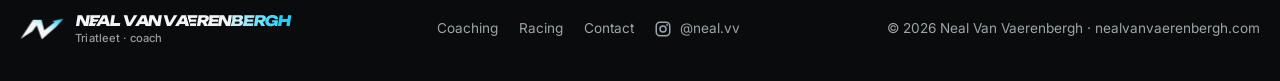
==== commit 56756b0d: "Website bijgewerkt Co-Authored-By: Claude Opus 5.5 <noreply@anthropic.com>" ====
--- a/index.html
+++ b/index.html
@@ -158,7 +158,7 @@
     .js .reveal { opacity: 1; transform: none; }
   }
 </style>
-<link rel="stylesheet" href="eigen.css?v=14">
+<link rel="stylesheet" href="eigen.css?v=15">
 </head>
 <body>
 
--- a/eigen.css
+++ b/eigen.css
@@ -93,8 +93,8 @@
 .route-divider, .route-map { margin-bottom: 52px; }
 
 /* Bovenste balk: verdwijnt bij naar beneden scrollen, komt terug bij naar boven scrollen */
-header { transition: transform .35s cubic-bezier(.2,.8,.2,1), background .3s !important; will-change: transform; }
-header.nav-hide { transform: translateY(-100%); }
+header { transition: transform .4s cubic-bezier(.2,.8,.2,1), opacity .35s ease, background .3s !important; will-change: transform, opacity; }
+header.nav-hide { transform: translateY(-100%); opacity: 0; }
 @media (prefers-reduced-motion: reduce) { header { transition: none !important; } }
 
 /* Coaching: korte, concrete zin onder Beyond Performance */
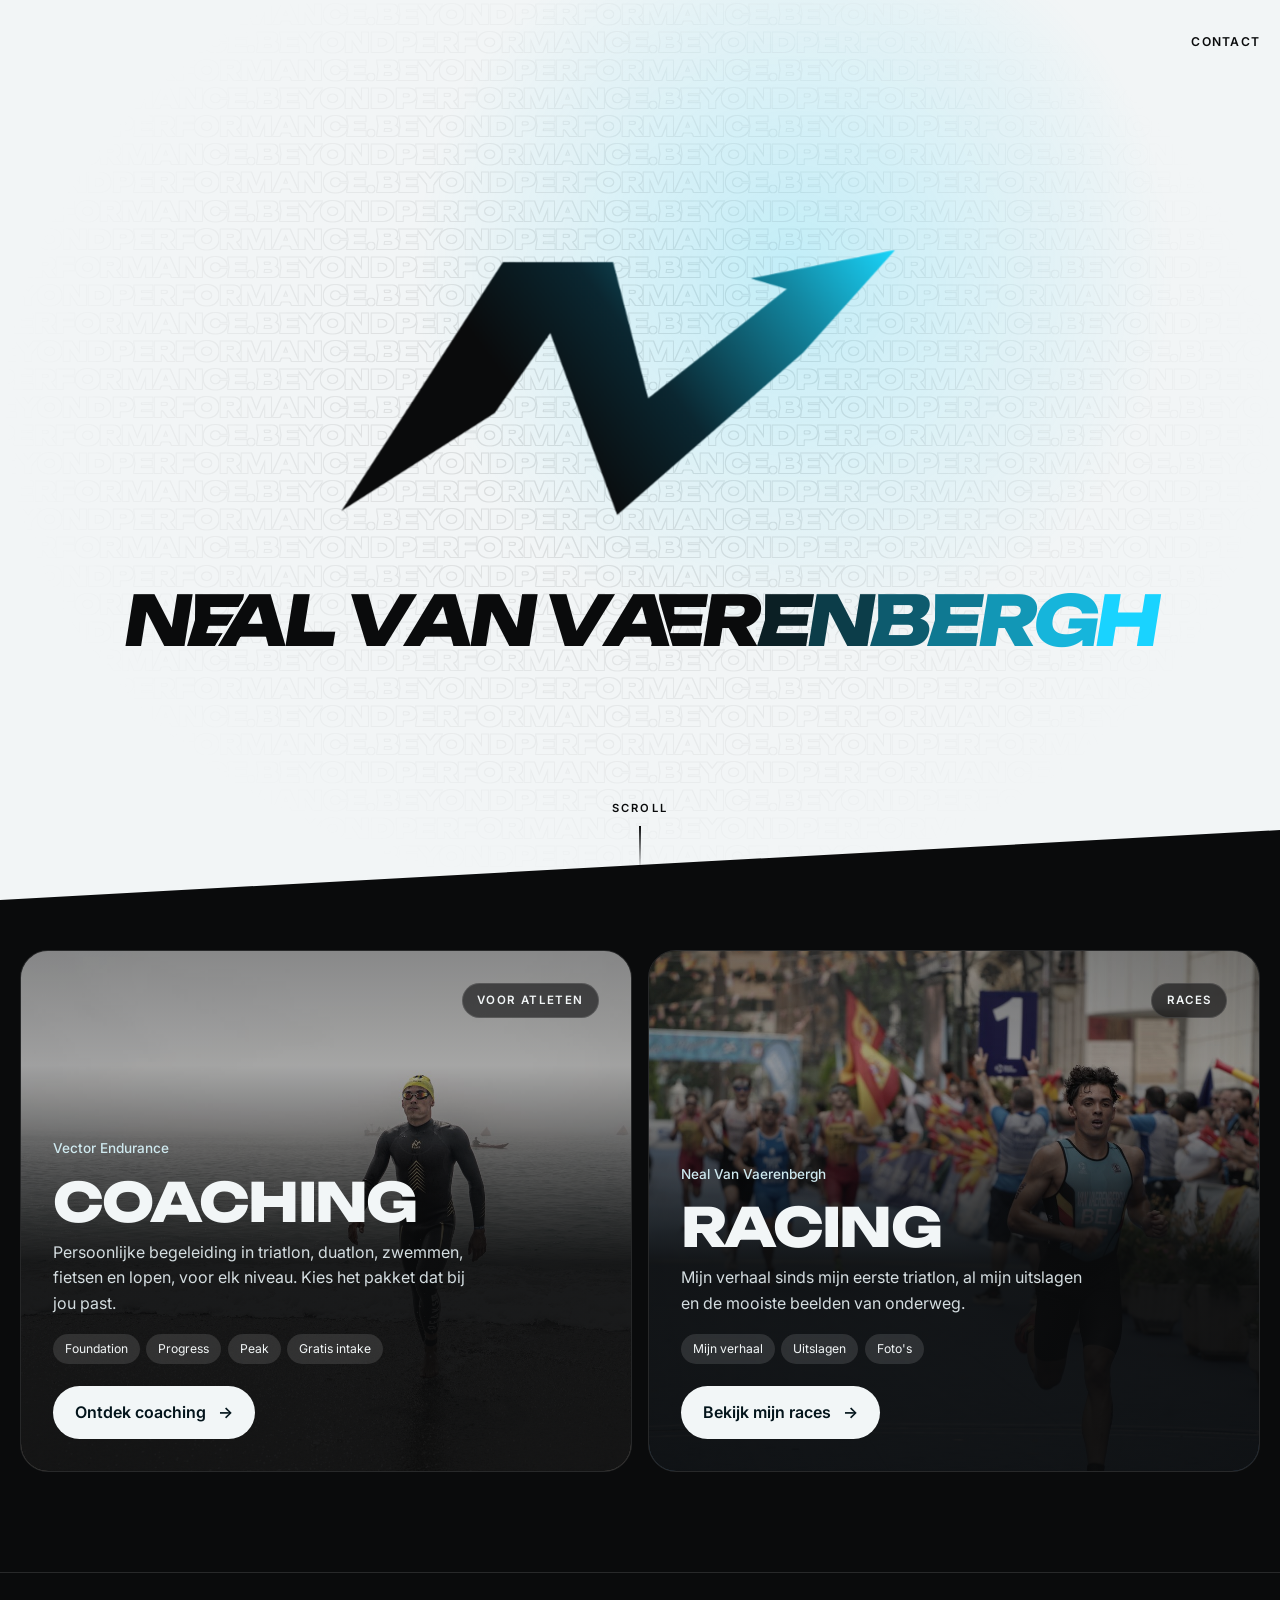
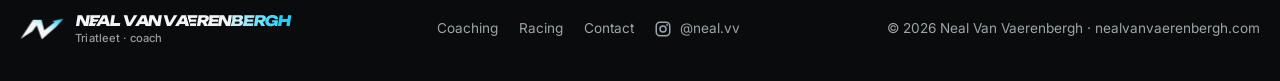
==== commit 48473b18: "Website bijgewerkt Co-Authored-By: Claude Opus 5.5 <noreply@anthropic.com>" ====
--- a/index.html
+++ b/index.html
@@ -158,7 +158,7 @@
     .js .reveal { opacity: 1; transform: none; }
   }
 </style>
-<link rel="stylesheet" href="eigen.css?v=15">
+<link rel="stylesheet" href="eigen.css?v=16">
 </head>
 <body>
 
--- a/eigen.css
+++ b/eigen.css
@@ -93,7 +93,7 @@
 .route-divider, .route-map { margin-bottom: 52px; }
 
 /* Bovenste balk: verdwijnt bij naar beneden scrollen, komt terug bij naar boven scrollen */
-header { transition: transform .4s cubic-bezier(.2,.8,.2,1), opacity .35s ease, background .3s !important; will-change: transform, opacity; }
+header { transition: transform .7s cubic-bezier(.22,.61,.36,1), opacity .6s ease, background .45s ease !important; will-change: transform, opacity; }
 header.nav-hide { transform: translateY(-100%); opacity: 0; }
 @media (prefers-reduced-motion: reduce) { header { transition: none !important; } }
 
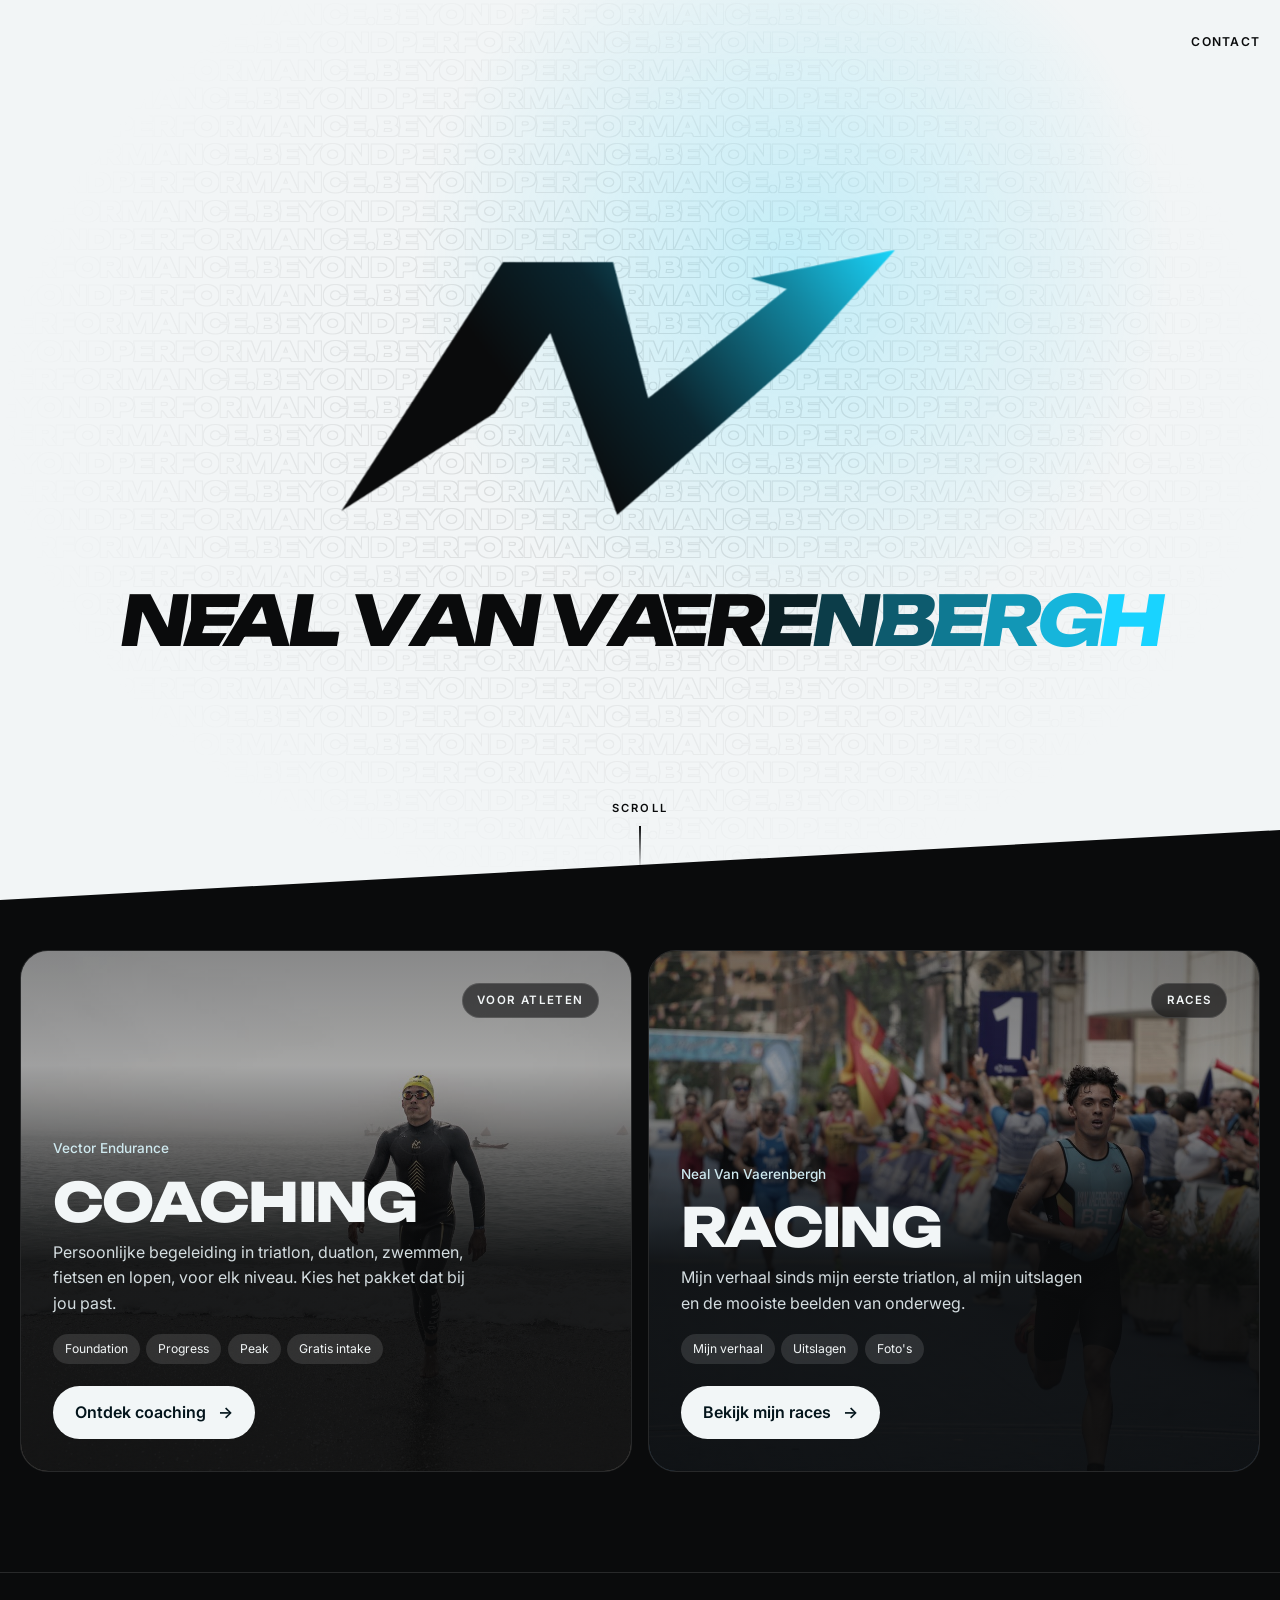
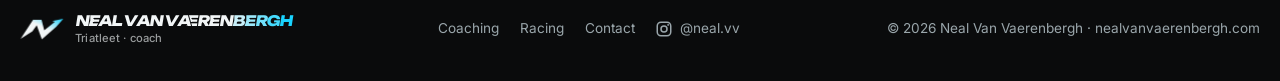
==== commit a3e19789: "Update stylesheet version to v7 and improve text clarity in various sections" ====
--- a/index.html
+++ b/index.html
@@ -21,7 +21,7 @@
 <meta name="twitter:card" content="summary_large_image">
 <meta property="og:image" content="https://nealvanvaerenbergh.com/photos/home/racing.jpg">
 <meta name="theme-color" content="#0a0b0c">
-<link rel="stylesheet" href="logos.css?v=6">
+<link rel="stylesheet" href="logos.css?v=7">
 <link rel="preconnect" href="https://fonts.googleapis.com">
 <link rel="preconnect" href="https://fonts.gstatic.com" crossorigin>
 <link href="https://fonts.googleapis.com/css2?family=Unbounded:wght@700;800&family=Inter:wght@400;500;600&display=swap" rel="stylesheet">
@@ -85,7 +85,7 @@
      lig-over is de rechtse letter die over de linkse heen schuift en dus links snijdt. */
   .name .lig-top { z-index: 2; text-shadow: .035em 0 var(--paper), .035em -.02em var(--paper), .035em .02em var(--paper), .05em 0 var(--paper); }
   .name .lig-under { z-index: 1; margin-left: -.24em; }
-  .name .lig-over { z-index: 2; margin-left: -.24em; text-shadow: -.035em 0 var(--paper), -.035em -.02em var(--paper), -.035em .02em var(--paper), -.05em 0 var(--paper); }
+  .name .lig-over { z-index: 2; margin-left: -.12em; text-shadow: -.035em 0 var(--paper), -.035em -.02em var(--paper), -.035em .02em var(--paper), -.05em 0 var(--paper); }
   @keyframes up { to { opacity: 1; transform: none; } }
   /* Hover op logo of naam: een hartslag. De N klopt twee keer (groot, terug, iets kleiner groot, terug),
      de naam ademt op hetzelfde ritme mee door te spreiden en terug te krimpen. De strepen en lichtflits vuren mee op de eerste slag. */
@@ -158,7 +158,7 @@
     .js .reveal { opacity: 1; transform: none; }
   }
 </style>
-<link rel="stylesheet" href="eigen.css?v=16">
+<link rel="stylesheet" href="eigen.css?v=19">
 </head>
 <body>
 
--- a/logos.css
+++ b/logos.css
@@ -22,7 +22,7 @@
 .lw-name .ch.sp { width: .2em; }
 .lw-name .lig-top { z-index: 2; text-shadow: .035em 0 var(--logo-bg), .035em -.02em var(--logo-bg), .035em .02em var(--logo-bg), .05em 0 var(--logo-bg); }
 .lw-name .lig-under { z-index: 1; margin-left: -.24em; }
-.lw-name .lig-over { z-index: 2; margin-left: -.24em; text-shadow: -.035em 0 var(--logo-bg), -.035em -.02em var(--logo-bg), -.035em .02em var(--logo-bg), -.05em 0 var(--logo-bg); }
+.lw-name .lig-over { z-index: 2; margin-left: -.12em; text-shadow: -.035em 0 var(--logo-bg), -.035em -.02em var(--logo-bg), -.035em .02em var(--logo-bg), -.05em 0 var(--logo-bg); }
 .lw-name .lig-nudge { z-index: 2; margin-left: -.06em; text-shadow: -.025em 0 var(--logo-bg), -.025em -.015em var(--logo-bg), -.025em .015em var(--logo-bg); }
 .lw-name small { margin-top: 3px; }
 .lw { line-height: 1.12; font-size: .9rem; font-weight: 600; color: var(--logo-fg); white-space: nowrap; }
--- a/eigen.css
+++ b/eigen.css
@@ -137,3 +137,87 @@
 /* Zwemroute (open water, in meters): zachter spoor met een brede waterband eronder */
 .route-map.rm-swim .rm-road { stroke: rgba(25,211,255,.09); stroke-width: 16; }
 .route-map.rm-swim .rm-track { stroke: rgba(150,230,255,.9); stroke-width: 1.4; stroke-dasharray: 5 3; }
+
+/* ================= Mobiel (telefoons) =================
+   Alles hieronder maakt de site prettiger op een telefoon: leesbaar zonder inzoomen,
+   knoppen en links die je met je duim raakt, en een balk bovenaan die altijd past. */
+html { -webkit-text-size-adjust: 100%; text-size-adjust: 100%; }
+a, button, summary, label, input, select, textarea { -webkit-tap-highlight-color: rgba(25,211,255,.18); touch-action: manipulation; }
+
+@media (max-width: 760px) {
+  /* Balk bovenaan (racing/contact): alleen de belangrijkste links tonen en de naam nooit letter per letter laten afbreken */
+  header .nav-links a:not(.keep) { display: none !important; }
+  header .brand { flex: 0 1 auto; min-width: 0; }
+  header .brand .lw { white-space: nowrap !important; max-width: none !important; }
+  header .nav-links { flex: none; }
+  header .nav-links a, .topbar nav a { min-height: 44px !important; }
+
+  /* Formulieren: 16px voorkomt dat iPhones inzoomen bij het aantikken van een veld */
+  input, select, textarea { font-size: 16px !important; }
+  input:not([type="checkbox"]):not([type="radio"]):not([type="hidden"]), select { min-height: 48px; }
+  form .pill, form button[type="submit"] { width: 100%; justify-content: center; min-height: 52px; }
+
+  /* Klikvlakken minstens 44px hoog */
+  .pill { min-height: 48px; }
+  .nav-cta { min-height: 40px !important; }
+  .t-more, .pr-toggle, .lead-more, .more-photos { min-height: 44px !important; display: inline-flex; align-items: center; }
+  .t-more { margin-top: -.6rem; gap: .35em; }
+  .story-nav a { min-height: 44px; align-items: center !important; }
+  .direct a { min-height: 44px !important; }
+  footer a { display: inline-flex; align-items: center; min-height: 44px; }
+  footer p a { display: inline; min-height: 0; }
+  .faq summary { min-height: 52px; align-items: center; }
+  .mobile-menu a { min-height: 48px; display: flex; align-items: center; }
+  .back { display: inline-flex; align-items: center; min-height: 44px; }
+
+  /* Pakketten: prijs en "Gratis intake" netjes naast elkaar, pijl op dezelfde regel */
+  .price { gap: .75rem; }
+  .price > :last-child { white-space: nowrap; flex: none; }
+
+  /* Getuigenissen: naam en resultaat onder elkaar in plaats van in elkaar gedrukt */
+  .quote .who { flex-direction: column; align-items: flex-start !important; gap: .35rem; }
+
+  /* Kleine lettertjes iets groter voor de leesbaarheid */
+  .splits { font-size: .8rem; gap: .2rem 1rem; }
+  .splits i { font-size: .68rem; }
+  .tl-stops b, .story-nav a b { font-size: .8rem; }
+  footer small, .src { font-size: .8rem; }
+}
+
+/* Heel smalle telefoons (tot 380px): logo en naam iets compacter zodat de links ernaast passen */
+@media (max-width: 380px) {
+  header .brand .lw { font-size: .66rem !important; }
+  header .brand .logo-mark { width: 30px !important; height: 30px !important; }
+  .nav-links { gap: .85rem !important; }
+  .nav-links a { font-size: .72rem !important; letter-spacing: .06em; }
+}
+
+/* Smalste telefoons (tot 350px): op pagina's met tekstlinks in de balk alleen het N-logo tonen, zodat niets overlapt */
+@media (max-width: 350px) {
+  header .nav:has(.nav-links a.keep) .brand .lw { display: none; }
+  header .brand .lw { font-size: .6rem !important; }
+}
+
+/* Mobiel: scheidingslijnen (routelijnen) veel smaller zodat de pagina's korter worden */
+@media (max-width: 760px) {
+  .route-divider { height: 34px; margin: 4px auto 30px; }
+  .route-map { height: 30px; margin: 4px auto 30px; }
+  .route-divider .rd-mark { width: 22px; height: 11px; }
+  .route-map .rm-cp { width: 14px; height: 14px; padding: 4px !important; }
+  .route-map .rm-flag { width: 12px; height: 15px; }
+  .route-map .rm-road { stroke-width: 5; }
+  .route-divider .rd-km, .route-map .rm-lbl { bottom: -16px; }
+  /* Naam onderaan de pagina altijd op één regel naast het logo */
+  footer .brand { min-width: 0; }
+  footer .brand .lw { white-space: nowrap !important; max-width: none !important; }
+}
+
+/* Scheidingslijnen precies in het midden tussen twee secties:
+   de secties eromheen geven geen eigen ruimte meer, de lijn zelf krijgt evenveel boven als onder
+   (onder iets minder, omdat de km-labels er nog onder hangen) */
+section:has(+ .route-divider), section:has(+ .route-map) { padding-bottom: 0 !important; }
+.route-divider + section, .route-map + section { padding-top: 0 !important; }
+.route-divider, .route-map { margin: var(--div-gap, clamp(64px, 8vw, 104px)) auto calc(var(--div-gap, clamp(64px, 8vw, 104px)) + 14px); }
+@media (max-width: 760px) {
+  .route-divider, .route-map { --div-gap: 52px; margin: var(--div-gap) auto calc(var(--div-gap) + 12px); }
+}
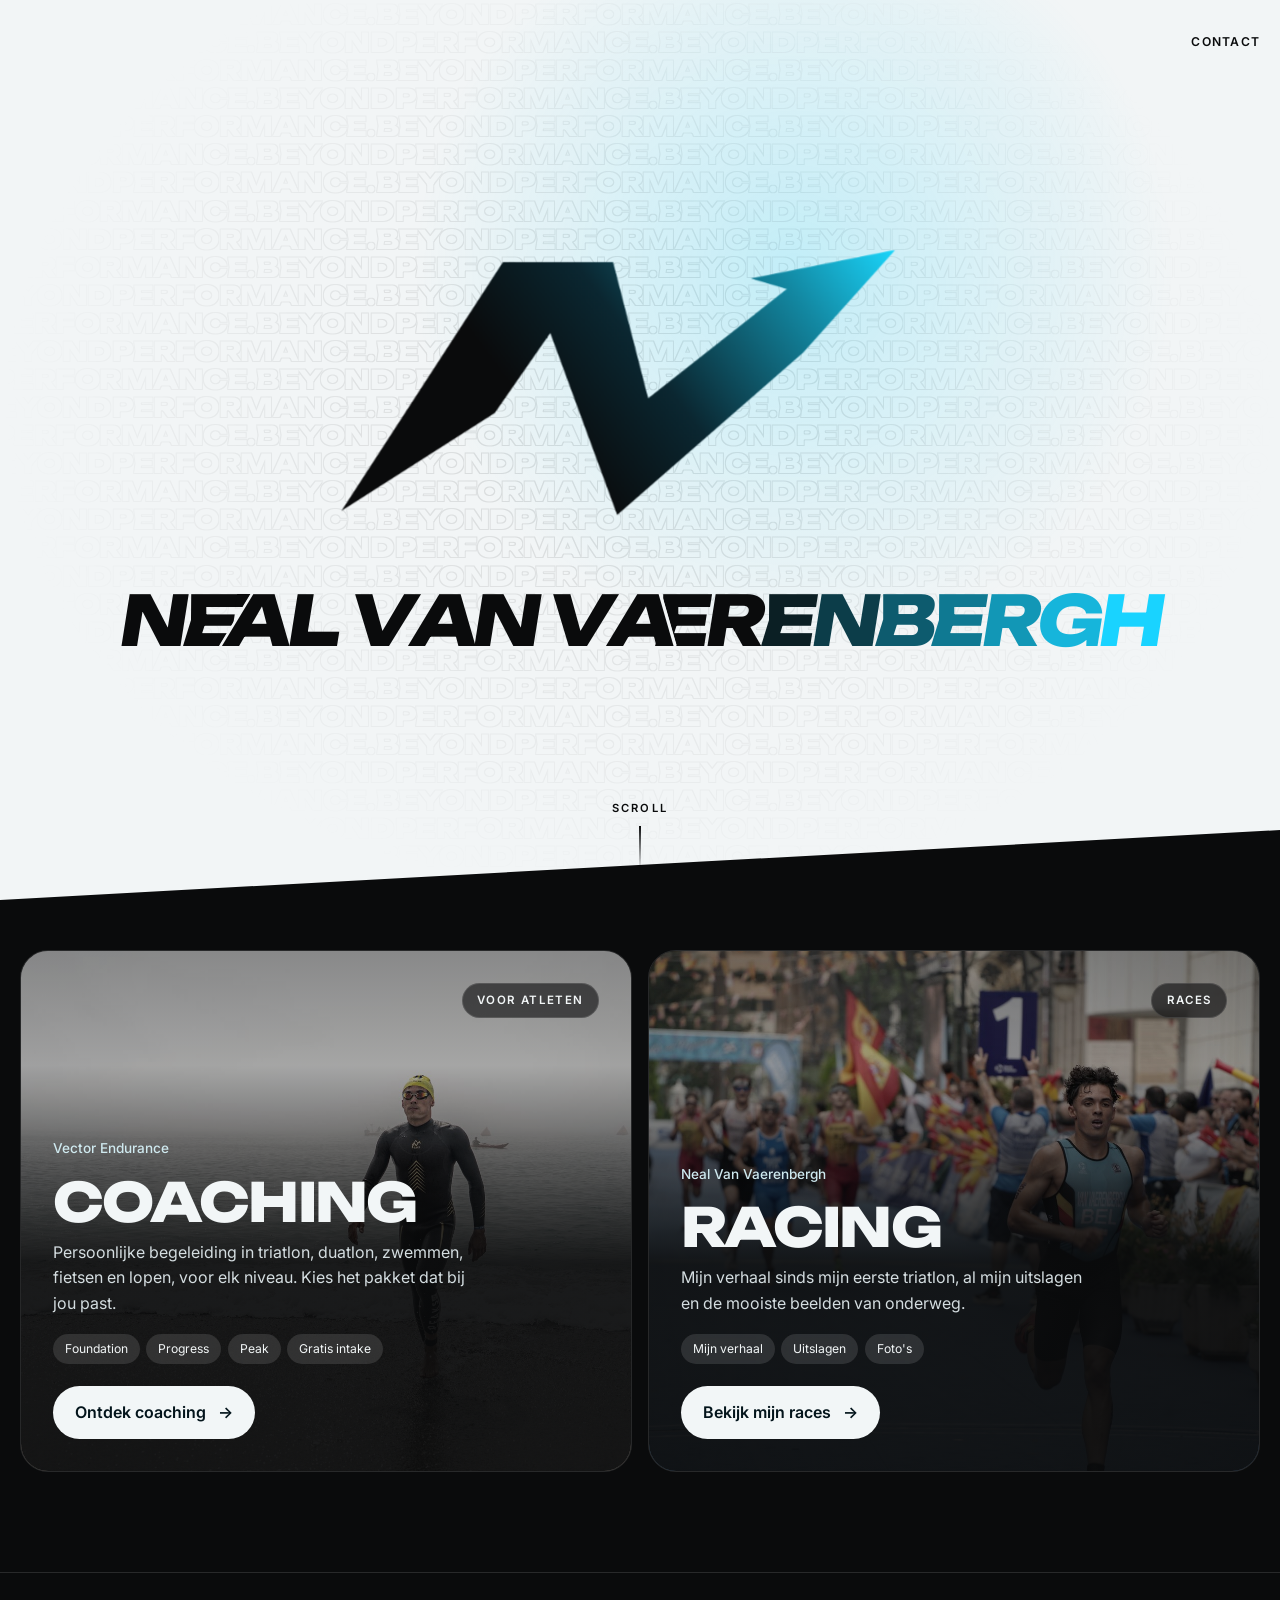
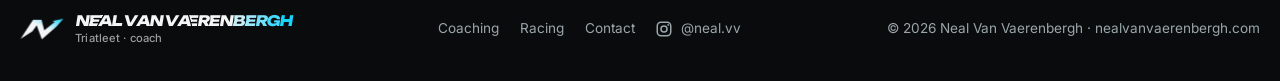
==== commit ed411f0e: "Update stylesheet and script version to v8 across multiple HTML files for consistency" ====
--- a/index.html
+++ b/index.html
@@ -21,7 +21,7 @@
 <meta name="twitter:card" content="summary_large_image">
 <meta property="og:image" content="https://nealvanvaerenbergh.com/photos/home/racing.jpg">
 <meta name="theme-color" content="#0a0b0c">
-<link rel="stylesheet" href="logos.css?v=7">
+<link rel="stylesheet" href="logos.css?v=8">
 <link rel="preconnect" href="https://fonts.googleapis.com">
 <link rel="preconnect" href="https://fonts.gstatic.com" crossorigin>
 <link href="https://fonts.googleapis.com/css2?family=Unbounded:wght@700;800&family=Inter:wght@400;500;600&display=swap" rel="stylesheet">
@@ -85,6 +85,7 @@
      lig-over is de rechtse letter die over de linkse heen schuift en dus links snijdt. */
   .name .lig-top { z-index: 2; text-shadow: .035em 0 var(--paper), .035em -.02em var(--paper), .035em .02em var(--paper), .05em 0 var(--paper); }
   .name .lig-under { z-index: 1; margin-left: -.24em; }
+  .name .lig-ext::after { content: ''; display: inline-block; vertical-align: baseline; position: relative; top: -.565em; width: .26em; height: .185em; margin-left: -0.028em; margin-right: -0.232em; background: currentColor; }
   .name .lig-over { z-index: 2; margin-left: -.12em; text-shadow: -.035em 0 var(--paper), -.035em -.02em var(--paper), -.035em .02em var(--paper), -.05em 0 var(--paper); }
   @keyframes up { to { opacity: 1; transform: none; } }
   /* Hover op logo of naam: een hartslag. De N klopt twee keer (groot, terug, iets kleiner groot, terug),
@@ -247,7 +248,7 @@
   </div>
 </footer>
 
-<script src="logos.js?v=7"></script>
+<script src="logos.js?v=8"></script>
 <script>
   // Eerst de reveal: ook als logos.js niet laadt, blijven de kaarten zichtbaar
   if ('IntersectionObserver' in window) {
@@ -265,7 +266,7 @@
   nameEl.querySelectorAll('.first, .last').forEach(part => {
     const chars = [...part.textContent], grad = part.classList.contains('last');
     // Letter 1 en 2 haken in elkaar: de A ligt telkens bovenop, in NEAL schuift ze over de E, in VAERENBERGH de E eronder
-    const lig = i => grad ? (i === 1 ? ' lig-top' : i === 2 ? ' lig-under' : '') : (i === 2 ? ' lig-over' : '');
+    const lig = i => grad ? (i === 1 ? ' lig-top' : i === 2 ? ' lig-under' : '') : (i === 1 ? ' lig-ext' : i === 2 ? ' lig-over' : '');
     part.innerHTML = chars.map((c, i) => `<span class="ch${c === ' ' ? ' sp' : ''}${lig(i)}" aria-hidden="true" style="--i:${n++}${grad ? `;color:${colorAt(i / (chars.length - 1))}` : ''}">${c === ' ' ? '&nbsp;' : c}</span>`).join('');
   });
 
--- a/logos.css
+++ b/logos.css
@@ -23,6 +23,8 @@
 .lw-name .lig-top { z-index: 2; text-shadow: .035em 0 var(--logo-bg), .035em -.02em var(--logo-bg), .035em .02em var(--logo-bg), .05em 0 var(--logo-bg); }
 .lw-name .lig-under { z-index: 1; margin-left: -.24em; }
 .lw-name .lig-over { z-index: 2; margin-left: -.12em; text-shadow: -.035em 0 var(--logo-bg), -.035em -.02em var(--logo-bg), -.035em .02em var(--logo-bg), -.05em 0 var(--logo-bg); }
+/* EA (NEAL): het bovenste streepje van de E loopt door tot onder de A, zodat er geen gat is */
+.lw-name .lig-ext::after { content: ''; display: inline-block; vertical-align: baseline; position: relative; top: -.565em; width: .26em; height: .185em; margin-left: -0.028em; margin-right: -0.232em; background: currentColor; }
 .lw-name .lig-nudge { z-index: 2; margin-left: -.06em; text-shadow: -.025em 0 var(--logo-bg), -.025em -.015em var(--logo-bg), -.025em .015em var(--logo-bg); }
 .lw-name small { margin-top: 3px; }
 .lw { line-height: 1.12; font-size: .9rem; font-weight: 600; color: var(--logo-fg); white-space: nowrap; }
